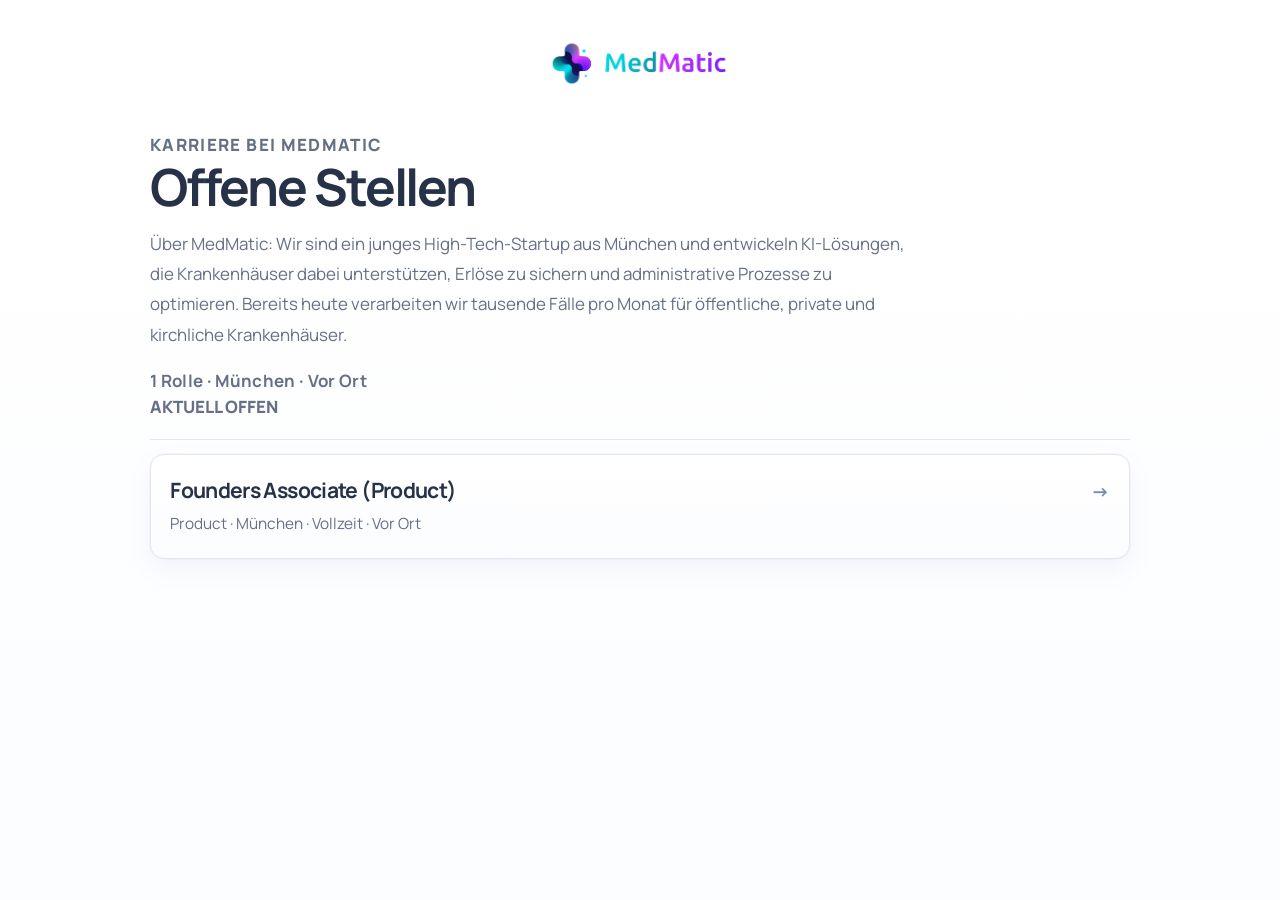
==== index.html @ 04a1b586 "refine careers overview and detail pages" ====
<!doctype html>
<html lang="de">
  <head>
    <meta charset="UTF-8" />
    <meta name="viewport" content="width=device-width, initial-scale=1.0" />
    <title>Offene Stellen | Medmatic</title>
    <meta
      name="description"
      content="Karriereseite mit offenen Rollen bei Medmatic."
    />
    <link rel="preconnect" href="https://fonts.googleapis.com" />
    <link rel="preconnect" href="https://fonts.gstatic.com" crossorigin />
    <link
      href="https://fonts.googleapis.com/css2?family=Manrope:wght@400;500;600;700;800&display=swap"
      rel="stylesheet"
    />
    <link rel="stylesheet" href="./styles.css" />
  </head>
  <body>
    <main class="page-shell page-shell--narrow">
      <article class="job-card">
        <header class="overview-header" data-reveal>
          <a class="brand brand--center brand--link" href="https://medmatic.io/">
            <img
              class="brand__logo"
              src="./assets/Medmatic_Logo.png"
              alt="Medmatic"
            />
          </a>

          <div class="overview-copy">
            <p class="overview-eyebrow">Karriere bei Medmatic</p>
            <h1>Offene Stellen</h1>
            <p>
              Über MedMatic: Wir sind ein junges High-Tech-Startup aus München und entwickeln
              KI-Lösungen, die Krankenhäuser dabei unterstützen, Erlöse zu
              sichern und administrative Prozesse zu optimieren. Bereits heute
              verarbeiten wir tausende Fälle pro Monat für öffentliche, private
              und kirchliche Krankenhäuser.
            </p>
            <p class="overview-subline">1 Rolle · München · Vor Ort</p>
          </div>
        </header>

        <section class="section" data-reveal>
          <h2 class="section-heading section-heading--small">Aktuell offen</h2>

          <div class="jobs-list">
            <a class="job-row" href="./founders-associate-product.html">
              <div class="job-row__header">
                <h3 class="job-row__title">Founders Associate (Product)</h3>
                <span class="job-row__arrow" aria-hidden="true">→</span>
              </div>
              <div class="job-row__meta">Product · München · Vollzeit · Vor Ort</div>
            </a>
          </div>
        </section>
      </article>
    </main>
    <script src="./script.js"></script>
  </body>
</html>
---- styles.css ----
:root {
  --bg: #ffffff;
  --surface: #ffffff;
  --line: #e4e7ee;
  --line-strong: #d3d9e3;
  --text: #273248;
  --muted: #667085;
  --muted-soft: #8a94a8;
  --accent: #2d68ff;
  --accent-soft: #eef4ff;
  --content-width: 1080px;
  --content-narrow: 980px;
  --detail-sidebar-width: 250px;
  --detail-gap: 3rem;
}

* {
  box-sizing: border-box;
}

html {
  scroll-behavior: smooth;
}

body {
  margin: 0;
  min-height: 100vh;
  font-family: "Manrope", sans-serif;
  color: var(--text);
  background:
    linear-gradient(180deg, #ffffff 0%, #fcfdff 100%);
}

a {
  color: inherit;
  text-decoration: none;
}

.page-shell {
  width: min(calc(100% - 2rem), var(--content-width));
  margin: 0 auto;
  padding: 2.5rem 0 4rem;
}

.page-shell--narrow {
  width: min(calc(100% - 2rem), var(--content-narrow));
}

.job-card {
  background: transparent;
}

.section,
.section--intro,
.cta {
  padding: 0;
}

.section + .section,
.section + .cta,
.section--intro + .section {
  margin-top: 3rem;
}

.brand {
  display: inline-flex;
  align-items: center;
}

.brand--center {
  justify-content: center;
  width: 100%;
}

.brand--link {
  transition: opacity 160ms ease;
}

.brand--link:hover {
  opacity: 0.88;
}

.brand__logo {
  display: block;
  width: auto;
  height: 2.9rem;
}

.overview-header {
  display: grid;
  gap: 1.7rem;
}

.overview-copy {
  max-width: 48rem;
}

.overview-eyebrow {
  margin: 0 0 0.75rem;
  color: var(--accent);
  font-size: 0.88rem;
  font-weight: 800;
  letter-spacing: 0.08em;
  text-transform: uppercase;
}

.overview-copy h1 {
  margin: 0;
  font-size: clamp(2.35rem, 4vw, 3.35rem);
  line-height: 1.04;
  letter-spacing: -0.04em;
}

.overview-copy p {
  margin: 1rem 0 0;
  color: var(--muted);
  font-size: 1.06rem;
  line-height: 1.78;
}

.overview-subline {
  margin-top: 1.2rem;
  color: #596b88;
  font-size: 0.94rem;
  font-weight: 700;
  letter-spacing: 0.02em;
}

.pill {
  display: inline-flex;
  align-items: center;
  min-height: 2.25rem;
  padding: 0.45rem 0.85rem;
  border: 1px solid #d8e2f3;
  border-radius: 999px;
  color: #4f5f80;
  background:
    linear-gradient(180deg, #ffffff 0%, #f4f8ff 100%);
  font-size: 0.9rem;
  font-weight: 700;
  box-shadow: 0 1px 0 rgba(255, 255, 255, 0.85) inset;
}

.section-heading {
  margin: 0 0 1.35rem;
  font-size: 2rem;
  line-height: 1.1;
  letter-spacing: -0.04em;
}

.section-heading--small {
  font-size: 1.06rem;
  line-height: 1.3;
  letter-spacing: 0;
  color: var(--muted);
  font-weight: 800;
  text-transform: uppercase;
}

.jobs-list {
  border-top: 1px solid var(--line);
}

.job-row {
  display: block;
  margin-top: 0.85rem;
  padding: 1.35rem 1.2rem;
  border: 1px solid var(--line);
  border-radius: 14px;
  background: linear-gradient(180deg, #ffffff 0%, #fbfcff 100%);
  box-shadow:
    0 1px 0 rgba(255, 255, 255, 0.85) inset,
    0 0 0 1px rgba(98, 123, 255, 0.06),
    0 10px 24px rgba(96, 110, 214, 0.08);
  transition:
    background-color 160ms ease,
    border-color 160ms ease,
    box-shadow 160ms ease,
    transform 160ms ease;
}

.job-row:hover {
  border-color: #cfd8e6;
  background: linear-gradient(180deg, #fcfdff 0%, #f7f9fc 100%);
  box-shadow:
    0 1px 0 rgba(255, 255, 255, 0.88) inset,
    0 0 0 1px rgba(85, 114, 255, 0.1),
    0 14px 30px rgba(84, 103, 200, 0.12);
  transform: translateY(-1px);
}

.job-row__header {
  display: flex;
  align-items: baseline;
  justify-content: space-between;
  gap: 1rem;
}

.job-row__title {
  margin: 0;
  font-size: 1.32rem;
  line-height: 1.2;
  letter-spacing: -0.03em;
}

.job-row__meta {
  margin-top: 0.5rem;
  color: var(--muted);
  font-size: 0.96rem;
  line-height: 1.6;
}

.job-row__arrow {
  flex: 0 0 auto;
  color: #7d8ab0;
  font-size: 1.15rem;
  font-weight: 800;
  transition:
    transform 160ms ease,
    color 160ms ease;
}

.job-row:hover .job-row__arrow {
  color: var(--text);
  transform: translateX(3px);
}

.detail-topbar {
  display: grid;
  grid-template-columns: var(--detail-sidebar-width) minmax(0, 1fr);
  gap: var(--detail-gap);
  align-items: start;
  margin-bottom: 1.35rem;
}

.back-link {
  color: var(--muted);
  font-size: 0.95rem;
  font-weight: 700;
  transition: color 160ms ease;
}

.back-link:hover {
  color: var(--text);
}

.detail-header {
  display: grid;
  gap: 1.5rem;
  margin-left: calc(var(--detail-sidebar-width) + var(--detail-gap));
  max-width: 44rem;
  margin-bottom: 0.35rem;
}

.detail-title {
  margin: 0;
  max-width: 15ch;
  font-size: clamp(2.4rem, 4.6vw, 3.8rem);
  line-height: 1.02;
  letter-spacing: -0.05em;
}

.detail-intro {
  max-width: 40rem;
  margin: 0.5rem 0 0;
  padding: 1rem 1.15rem;
  color: #556783;
  font-size: 1.08rem;
  line-height: 1.8;
  border: 1px solid #dde5f2;
  border-radius: 14px;
  background: linear-gradient(180deg, #fbfcff 0%, #f7faff 100%);
}

.detail-layout {
  display: grid;
  grid-template-columns: var(--detail-sidebar-width) minmax(0, 1fr);
  gap: var(--detail-gap);
  align-items: start;
  margin-top: 2.2rem;
}

.detail-sidebar {
  position: sticky;
  top: 2rem;
}

.meta-list {
  display: grid;
  gap: 0;
  margin: 0;
}

.meta-item {
  padding: 1.1rem 0;
  border-top: 1px solid var(--line);
}

.meta-item:first-child {
  padding-top: 0;
  border-top: 0;
}

.meta-label {
  display: block;
  margin-bottom: 0.45rem;
  color: #65738f;
  font-size: 0.9rem;
  font-weight: 700;
}

.meta-value {
  display: block;
  color: var(--text);
  font-size: 1rem;
  line-height: 1.6;
}

.detail-content {
  min-width: 0;
}

.content-section + .content-section {
  margin-top: 2.6rem;
}

.content-section h2 {
  margin: 0 0 0.9rem;
  font-size: 1.7rem;
  line-height: 1.15;
  letter-spacing: -0.04em;
  position: relative;
  padding-bottom: 0.45rem;
}

.content-section h2::after {
  content: "";
  position: absolute;
  left: 0;
  bottom: 0;
  width: 42px;
  height: 2px;
  background: linear-gradient(90deg, var(--accent), #8d5bff);
  border-radius: 999px;
}

.content-copy {
  max-width: 44rem;
}

.content-copy p,
.content-copy li {
  color: var(--muted);
  font-size: 1.04rem;
  line-height: 1.82;
}

.content-copy p + p,
.content-copy ul,
.content-copy p + ul {
  margin-top: 1rem;
}

.content-copy ul {
  padding-left: 1.2rem;
}

.content-copy li + li {
  margin-top: 0.75rem;
}

.content-copy li::marker {
  color: var(--muted-soft);
}

.apply-box {
  margin-top: 3rem;
  padding: 1.35rem 1.4rem;
  border: 1px solid #dce5f4;
  border-radius: 14px;
  background: linear-gradient(180deg, #f8fbff 0%, #fbfcff 100%);
}

.apply-box h2 {
  margin: 0 0 0.7rem;
  font-size: 1.2rem;
  line-height: 1.3;
  letter-spacing: -0.02em;
}

.apply-box p {
  margin: 0;
  color: var(--muted);
  font-size: 1rem;
  line-height: 1.72;
}

.text-link {
  color: var(--text);
  font-weight: 700;
  text-decoration: underline;
  text-decoration-color: #c9d1ea;
  text-underline-offset: 0.16em;
}

[data-reveal] {
  opacity: 0;
  transform: translateY(8px);
  transition:
    opacity 320ms ease,
    transform 320ms ease;
}

[data-reveal].is-visible {
  opacity: 1;
  transform: translateY(0);
}

@media (prefers-reduced-motion: reduce) {
  *,
  *::before,
  *::after {
    animation: none !important;
    transition: none !important;
    scroll-behavior: auto !important;
  }

  [data-reveal] {
    opacity: 1;
    transform: none;
  }
}

@media (max-width: 960px) {
  .page-shell,
  .page-shell--wide,
  .page-shell--narrow {
    width: min(calc(100% - 2rem), var(--content-width));
  }

  .detail-topbar {
    grid-template-columns: 1fr;
    gap: 1rem;
    margin-bottom: 1.5rem;
  }

  .detail-layout {
    grid-template-columns: 1fr;
    gap: 2.25rem;
    margin-top: 1.75rem;
  }

  .detail-sidebar {
    position: static;
  }

  .detail-header {
    margin-left: 0;
    margin-bottom: 0;
  }

  .detail-intro {
    margin-top: 0.45rem;
    font-size: 1.05rem;
    padding: 0.95rem 1rem;
  }
}

@media (max-width: 640px) {
  .page-shell,
  .page-shell--wide,
  .page-shell--narrow {
    width: min(calc(100% - 1.25rem), var(--content-width));
    padding: 1.5rem 0 2.5rem;
  }

  .brand__logo {
    height: 2.35rem;
  }

  .overview-header {
    gap: 1.6rem;
  }

  .overview-copy h1,
  .detail-title {
    font-size: 2.2rem;
  }

  .content-section h2 {
    font-size: 1.45rem;
  }
}
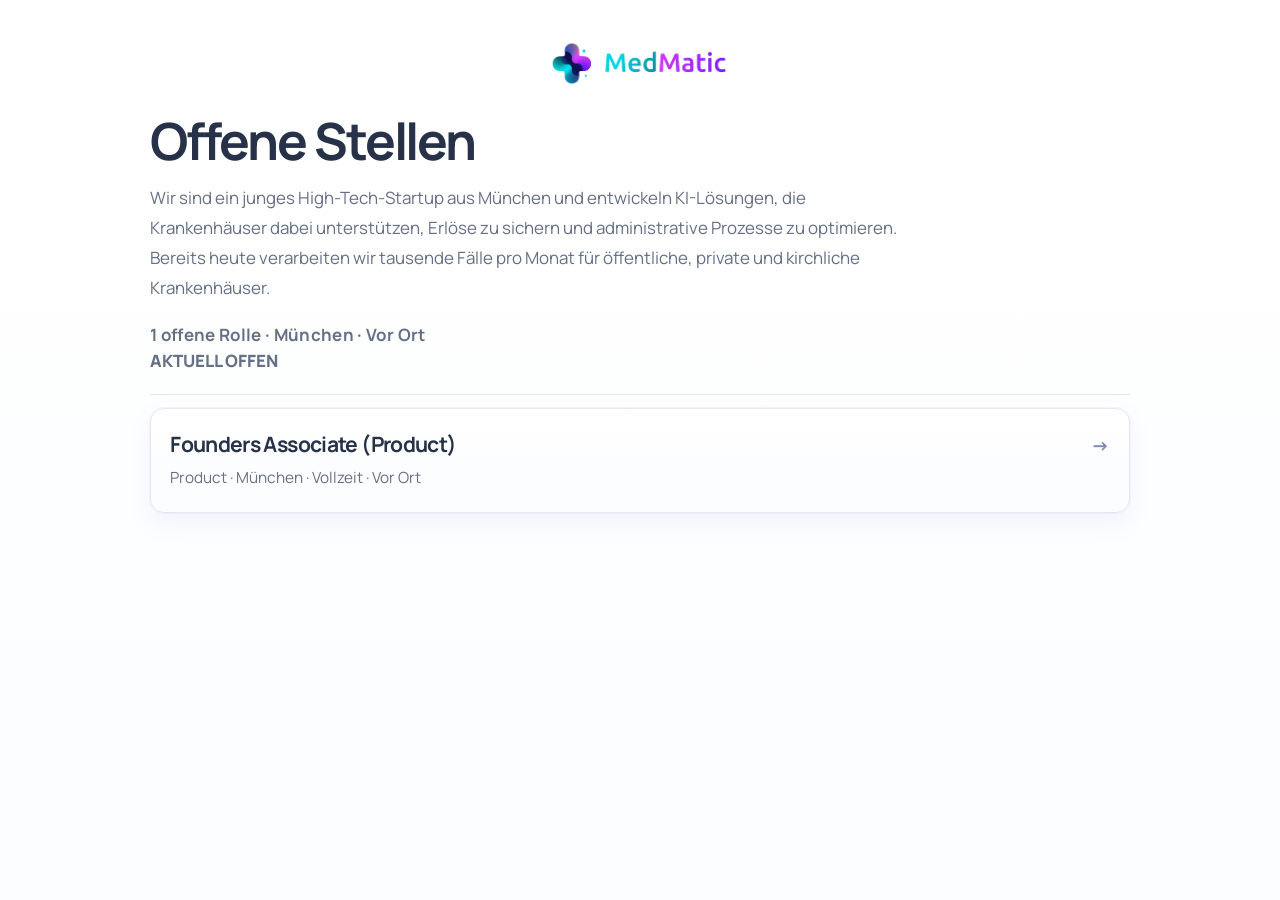
==== commit ac16f6dc: "refine mobile layout and reveal behavior" ====
--- a/index.html
+++ b/index.html
@@ -8,6 +8,24 @@
       name="description"
       content="Karriereseite mit offenen Rollen bei Medmatic."
     />
+    <link rel="icon" href="./favicon.ico" sizes="any" />
+    <link rel="shortcut icon" href="./favicon.ico" />
+    <meta property="og:type" content="website" />
+    <meta property="og:site_name" content="Medmatic" />
+    <meta property="og:title" content="Offene Stellen | Medmatic" />
+    <meta
+      property="og:description"
+      content="Karriereseite mit offenen Rollen bei Medmatic."
+    />
+    <meta property="og:image" content="./assets/MedMaticLinkedin.png" />
+    <meta property="og:image:type" content="image/png" />
+    <meta name="twitter:card" content="summary_large_image" />
+    <meta name="twitter:title" content="Offene Stellen | Medmatic" />
+    <meta
+      name="twitter:description"
+      content="Karriereseite mit offenen Rollen bei Medmatic."
+    />
+    <meta name="twitter:image" content="./assets/MedMaticLinkedin.png" />
     <link rel="preconnect" href="https://fonts.googleapis.com" />
     <link rel="preconnect" href="https://fonts.gstatic.com" crossorigin />
     <link
@@ -29,16 +47,15 @@
           </a>
 
           <div class="overview-copy">
-            <p class="overview-eyebrow">Karriere bei Medmatic</p>
             <h1>Offene Stellen</h1>
             <p>
-              Über MedMatic: Wir sind ein junges High-Tech-Startup aus München und entwickeln
+              Wir sind ein junges High-Tech-Startup aus München und entwickeln
               KI-Lösungen, die Krankenhäuser dabei unterstützen, Erlöse zu
               sichern und administrative Prozesse zu optimieren. Bereits heute
               verarbeiten wir tausende Fälle pro Monat für öffentliche, private
               und kirchliche Krankenhäuser.
             </p>
-            <p class="overview-subline">1 Rolle · München · Vor Ort</p>
+            <p class="overview-subline">1 offene Rolle · München · Vor Ort</p>
           </div>
         </header>
 
--- a/styles.css
+++ b/styles.css
@@ -93,15 +93,6 @@
 
 .overview-copy {
   max-width: 48rem;
-}
-
-.overview-eyebrow {
-  margin: 0 0 0.75rem;
-  color: var(--accent);
-  font-size: 0.88rem;
-  font-weight: 800;
-  letter-spacing: 0.08em;
-  text-transform: uppercase;
 }
 
 .overview-copy h1 {
@@ -258,6 +249,26 @@
   font-size: clamp(2.4rem, 4.6vw, 3.8rem);
   line-height: 1.02;
   letter-spacing: -0.05em;
+  text-wrap: balance;
+}
+
+.detail-pills-mobile {
+  display: none;
+}
+
+.detail-pill {
+  display: inline-flex;
+  align-items: center;
+  justify-content: center;
+  min-height: 2rem;
+  padding: 0.45rem 0.78rem;
+  border: 1px solid #dbe3f2;
+  border-radius: 999px;
+  background: linear-gradient(180deg, #ffffff 0%, #f7faff 100%);
+  color: #51627f;
+  font-size: 0.86rem;
+  font-weight: 700;
+  line-height: 1;
 }
 
 .detail-intro {
@@ -405,10 +416,11 @@
 
 [data-reveal] {
   opacity: 0;
-  transform: translateY(8px);
+  transform: translateY(14px);
   transition:
-    opacity 320ms ease,
-    transform 320ms ease;
+    opacity 520ms cubic-bezier(0.22, 1, 0.36, 1),
+    transform 520ms cubic-bezier(0.22, 1, 0.36, 1);
+  will-change: opacity, transform;
 }
 
 [data-reveal].is-visible {
@@ -438,6 +450,27 @@
     width: min(calc(100% - 2rem), var(--content-width));
   }
 
+  .overview-copy {
+    max-width: 42rem;
+  }
+
+  .overview-header {
+    gap: 1.9rem;
+  }
+
+  .overview-copy p {
+    font-size: 1.02rem;
+    line-height: 1.78;
+  }
+
+  .job-row {
+    padding: 1.2rem 1.05rem;
+  }
+
+  .job-row__title {
+    font-size: 1.2rem;
+  }
+
   .detail-topbar {
     grid-template-columns: 1fr;
     gap: 1rem;
@@ -457,12 +490,29 @@
   .detail-header {
     margin-left: 0;
     margin-bottom: 0;
+    max-width: 40rem;
+    gap: 1.15rem;
   }
 
   .detail-intro {
-    margin-top: 0.45rem;
-    font-size: 1.05rem;
-    padding: 0.95rem 1rem;
+    margin-top: 0.7rem;
+    font-size: 1.02rem;
+    line-height: 1.72;
+    padding: 1.05rem 1.05rem;
+  }
+
+  .meta-list {
+    grid-template-columns: repeat(2, minmax(0, 1fr));
+    gap: 0 1.5rem;
+  }
+
+  .meta-item {
+    padding: 0.95rem 0;
+  }
+
+  .meta-item:nth-child(2) {
+    border-top: 0;
+    padding-top: 0;
   }
 }
 
@@ -470,24 +520,142 @@
   .page-shell,
   .page-shell--wide,
   .page-shell--narrow {
-    width: min(calc(100% - 1.25rem), var(--content-width));
-    padding: 1.5rem 0 2.5rem;
+    width: min(calc(100% - 2.5rem), var(--content-width));
+    padding: 2rem 0 3.35rem;
   }
 
   .brand__logo {
-    height: 2.35rem;
+    height: 2.15rem;
   }
 
   .overview-header {
-    gap: 1.6rem;
+    gap: 2rem;
   }
 
   .overview-copy h1,
   .detail-title {
-    font-size: 2.2rem;
+    font-size: 2rem;
+    letter-spacing: -0.045em;
+  }
+
+  .overview-copy p {
+    margin-top: 1.2rem;
+    font-size: 0.95rem;
+    line-height: 1.74;
+  }
+
+  .overview-subline {
+    margin-top: 1.4rem;
+    font-size: 0.92rem;
+  }
+
+  .section + .section,
+  .section + .cta,
+  .section--intro + .section {
+    margin-top: 3.15rem;
+  }
+
+  .section-heading--small {
+    margin-bottom: 1rem;
+    font-size: 0.92rem;
+    letter-spacing: 0.03em;
+  }
+
+  .jobs-list {
+    border-top: 0;
+  }
+
+  .job-row {
+    margin-top: 0;
+    padding: 1.28rem 1.18rem;
+    border-radius: 18px;
+  }
+
+  .job-row__header {
+    align-items: flex-start;
+    gap: 0.7rem;
+  }
+
+  .job-row__title {
+    font-size: 1.18rem;
+    line-height: 1.22;
+  }
+
+  .job-row__meta {
+    margin-top: 0.55rem;
+    font-size: 0.92rem;
+    line-height: 1.6;
+  }
+
+  .job-row__arrow {
+    margin-top: 0.08rem;
+    font-size: 1rem;
+  }
+
+  .detail-topbar {
+    gap: 0.85rem;
+    margin-bottom: 1.55rem;
+  }
+
+  .back-link {
+    font-size: 0.92rem;
   }
 
   .content-section h2 {
     font-size: 1.45rem;
   }
-}
+
+  .detail-title {
+    max-width: none;
+    font-size: 1.88rem;
+    line-height: 1.03;
+  }
+
+  .detail-header {
+    gap: 1.25rem;
+  }
+
+  .detail-pills-mobile {
+    display: flex;
+    flex-wrap: wrap;
+    gap: 0.65rem;
+    margin-top: -0.15rem;
+  }
+
+  .detail-intro {
+    margin-top: 0.65rem;
+    padding: 1.1rem 1rem;
+    font-size: 0.97rem;
+    line-height: 1.72;
+  }
+
+  .detail-layout {
+    gap: 2.3rem;
+    margin-top: 2rem;
+  }
+
+  .detail-sidebar {
+    display: none;
+  }
+
+  .content-section + .content-section {
+    margin-top: 2.7rem;
+  }
+
+  .content-copy p,
+  .content-copy li {
+    font-size: 0.96rem;
+    line-height: 1.76;
+  }
+
+  .content-copy p + p,
+  .content-copy ul,
+  .content-copy p + ul {
+    margin-top: 1.15rem;
+  }
+
+  .apply-box {
+    margin-top: 2.8rem;
+    padding: 1.2rem 1rem;
+  }
+}
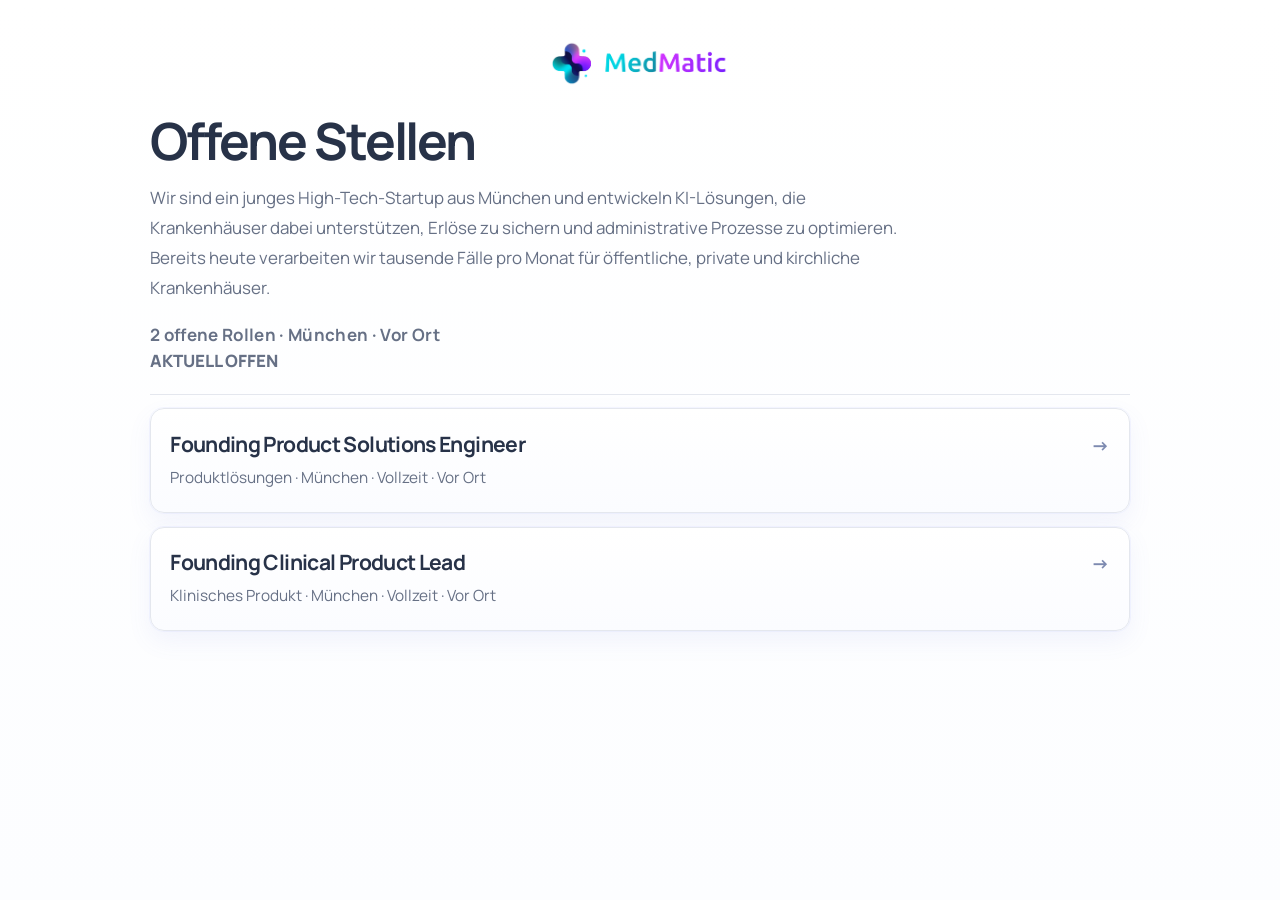
==== commit dcc24f91: "add new job postings and update careers overview" ====
--- a/index.html
+++ b/index.html
@@ -55,7 +55,7 @@
               verarbeiten wir tausende Fälle pro Monat für öffentliche, private
               und kirchliche Krankenhäuser.
             </p>
-            <p class="overview-subline">1 offene Rolle · München · Vor Ort</p>
+            <p class="overview-subline">2 offene Rollen · München · Vor Ort</p>
           </div>
         </header>
 
@@ -63,12 +63,19 @@
           <h2 class="section-heading section-heading--small">Aktuell offen</h2>
 
           <div class="jobs-list">
-            <a class="job-row" href="./founders-associate-product.html">
+            <a class="job-row" href="./founding-product-solutions-engineer.html">
               <div class="job-row__header">
-                <h3 class="job-row__title">Founders Associate (Product)</h3>
+                <h3 class="job-row__title">Founding Product Solutions Engineer</h3>
                 <span class="job-row__arrow" aria-hidden="true">→</span>
               </div>
-              <div class="job-row__meta">Product · München · Vollzeit · Vor Ort</div>
+              <div class="job-row__meta">Produktlösungen · München · Vollzeit · Vor Ort</div>
+            </a>
+            <a class="job-row" href="./clinical-product-lead.html">
+              <div class="job-row__header">
+                <h3 class="job-row__title">Founding Clinical Product Lead</h3>
+                <span class="job-row__arrow" aria-hidden="true">→</span>
+              </div>
+              <div class="job-row__meta">Klinisches Produkt · München · Vollzeit · Vor Ort</div>
             </a>
           </div>
         </section>
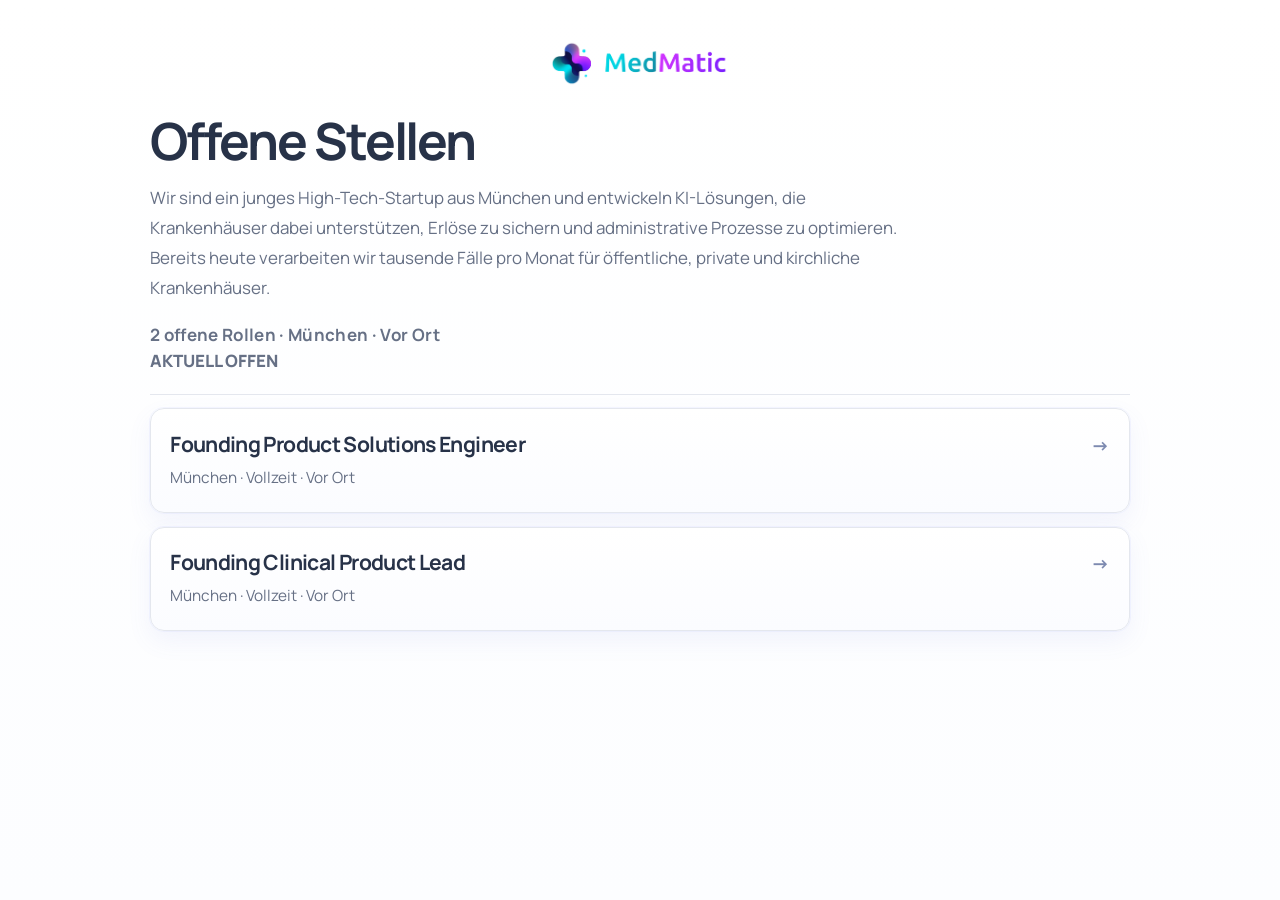
==== commit 909395a9: "simplify job subtitles on careers overview" ====
--- a/index.html
+++ b/index.html
@@ -68,14 +68,14 @@
                 <h3 class="job-row__title">Founding Product Solutions Engineer</h3>
                 <span class="job-row__arrow" aria-hidden="true">→</span>
               </div>
-              <div class="job-row__meta">Produktlösungen · München · Vollzeit · Vor Ort</div>
+              <div class="job-row__meta">München · Vollzeit · Vor Ort</div>
             </a>
             <a class="job-row" href="./clinical-product-lead.html">
               <div class="job-row__header">
                 <h3 class="job-row__title">Founding Clinical Product Lead</h3>
                 <span class="job-row__arrow" aria-hidden="true">→</span>
               </div>
-              <div class="job-row__meta">Klinisches Produkt · München · Vollzeit · Vor Ort</div>
+              <div class="job-row__meta">München · Vollzeit · Vor Ort</div>
             </a>
           </div>
         </section>
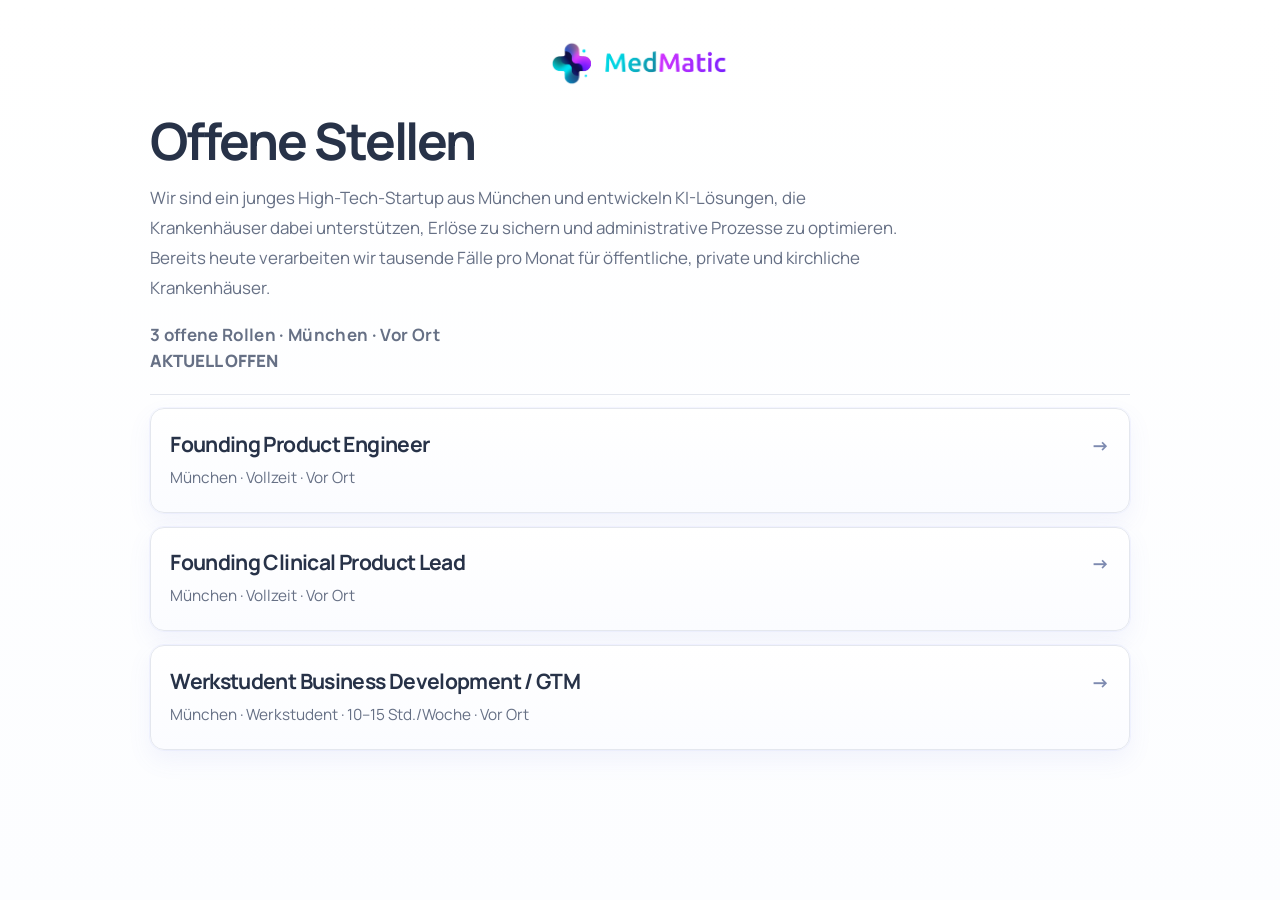
==== commit 7230aaf0: "add gtm working student role and rename product engineer" ====
--- a/index.html
+++ b/index.html
@@ -55,7 +55,7 @@
               verarbeiten wir tausende Fälle pro Monat für öffentliche, private
               und kirchliche Krankenhäuser.
             </p>
-            <p class="overview-subline">2 offene Rollen · München · Vor Ort</p>
+            <p class="overview-subline">3 offene Rollen · München · Vor Ort</p>
           </div>
         </header>
 
@@ -63,9 +63,9 @@
           <h2 class="section-heading section-heading--small">Aktuell offen</h2>
 
           <div class="jobs-list">
-            <a class="job-row" href="./founding-product-solutions-engineer.html">
+            <a class="job-row" href="./founding-product-engineer.html">
               <div class="job-row__header">
-                <h3 class="job-row__title">Founding Product Solutions Engineer</h3>
+                <h3 class="job-row__title">Founding Product Engineer</h3>
                 <span class="job-row__arrow" aria-hidden="true">→</span>
               </div>
               <div class="job-row__meta">München · Vollzeit · Vor Ort</div>
@@ -77,6 +77,13 @@
               </div>
               <div class="job-row__meta">München · Vollzeit · Vor Ort</div>
             </a>
+            <a class="job-row" href="./werkstudent-business-development-gtm.html">
+              <div class="job-row__header">
+                <h3 class="job-row__title">Werkstudent Business Development / GTM</h3>
+                <span class="job-row__arrow" aria-hidden="true">→</span>
+              </div>
+              <div class="job-row__meta">München · Werkstudent · 10–15 Std./Woche · Vor Ort</div>
+            </a>
           </div>
         </section>
       </article>
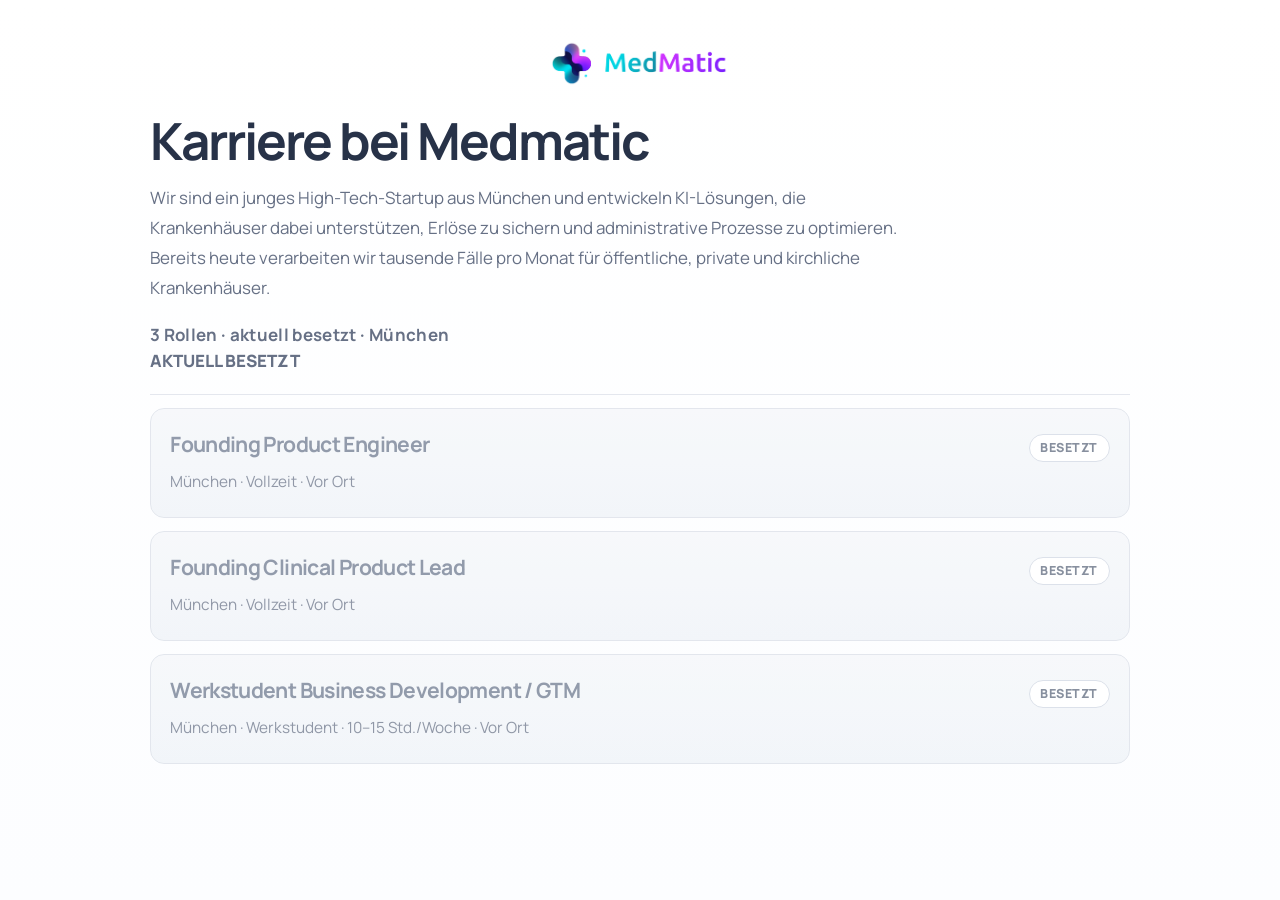
==== commit dd44ef71: "fix(jobs): mark roles as filled" ====
--- a/index.html
+++ b/index.html
@@ -3,27 +3,27 @@
   <head>
     <meta charset="UTF-8" />
     <meta name="viewport" content="width=device-width, initial-scale=1.0" />
-    <title>Offene Stellen | Medmatic</title>
+    <title>Karriere | Medmatic</title>
     <meta
       name="description"
-      content="Karriereseite mit offenen Rollen bei Medmatic."
+      content="Karriereseite mit Rollen bei Medmatic. Aktuell sind alle Positionen besetzt."
     />
     <link rel="icon" href="./favicon.ico" sizes="any" />
     <link rel="shortcut icon" href="./favicon.ico" />
     <meta property="og:type" content="website" />
     <meta property="og:site_name" content="Medmatic" />
-    <meta property="og:title" content="Offene Stellen | Medmatic" />
+    <meta property="og:title" content="Karriere | Medmatic" />
     <meta
       property="og:description"
-      content="Karriereseite mit offenen Rollen bei Medmatic."
+      content="Karriereseite mit Rollen bei Medmatic. Aktuell sind alle Positionen besetzt."
     />
     <meta property="og:image" content="./assets/MedMaticLinkedin.png" />
     <meta property="og:image:type" content="image/png" />
     <meta name="twitter:card" content="summary_large_image" />
-    <meta name="twitter:title" content="Offene Stellen | Medmatic" />
+    <meta name="twitter:title" content="Karriere | Medmatic" />
     <meta
       name="twitter:description"
-      content="Karriereseite mit offenen Rollen bei Medmatic."
+      content="Karriereseite mit Rollen bei Medmatic. Aktuell sind alle Positionen besetzt."
     />
     <meta name="twitter:image" content="./assets/MedMaticLinkedin.png" />
     <link rel="preconnect" href="https://fonts.googleapis.com" />
@@ -47,7 +47,7 @@
           </a>
 
           <div class="overview-copy">
-            <h1>Offene Stellen</h1>
+            <h1>Karriere bei Medmatic</h1>
             <p>
               Wir sind ein junges High-Tech-Startup aus München und entwickeln
               KI-Lösungen, die Krankenhäuser dabei unterstützen, Erlöse zu
@@ -55,35 +55,35 @@
               verarbeiten wir tausende Fälle pro Monat für öffentliche, private
               und kirchliche Krankenhäuser.
             </p>
-            <p class="overview-subline">3 offene Rollen · München · Vor Ort</p>
+            <p class="overview-subline">3 Rollen · aktuell besetzt · München</p>
           </div>
         </header>
 
         <section class="section" data-reveal>
-          <h2 class="section-heading section-heading--small">Aktuell offen</h2>
+          <h2 class="section-heading section-heading--small">Aktuell besetzt</h2>
 
           <div class="jobs-list">
-            <a class="job-row" href="./founding-product-engineer.html">
+            <div class="job-row job-row--filled" aria-disabled="true">
               <div class="job-row__header">
                 <h3 class="job-row__title">Founding Product Engineer</h3>
-                <span class="job-row__arrow" aria-hidden="true">→</span>
+                <span class="job-row__status">Besetzt</span>
               </div>
               <div class="job-row__meta">München · Vollzeit · Vor Ort</div>
-            </a>
-            <a class="job-row" href="./clinical-product-lead.html">
+            </div>
+            <div class="job-row job-row--filled" aria-disabled="true">
               <div class="job-row__header">
                 <h3 class="job-row__title">Founding Clinical Product Lead</h3>
-                <span class="job-row__arrow" aria-hidden="true">→</span>
+                <span class="job-row__status">Besetzt</span>
               </div>
               <div class="job-row__meta">München · Vollzeit · Vor Ort</div>
-            </a>
-            <a class="job-row" href="./werkstudent-business-development-gtm.html">
+            </div>
+            <div class="job-row job-row--filled" aria-disabled="true">
               <div class="job-row__header">
                 <h3 class="job-row__title">Werkstudent Business Development / GTM</h3>
-                <span class="job-row__arrow" aria-hidden="true">→</span>
+                <span class="job-row__status">Besetzt</span>
               </div>
               <div class="job-row__meta">München · Werkstudent · 10–15 Std./Woche · Vor Ort</div>
-            </a>
+            </div>
           </div>
         </section>
       </article>
--- a/styles.css
+++ b/styles.css
@@ -180,6 +180,22 @@
   transform: translateY(-1px);
 }
 
+.job-row--filled {
+  cursor: default;
+  color: #69758b;
+  background: linear-gradient(180deg, #f4f6fa 0%, #eef2f7 100%);
+  border-color: #d8dde6;
+  box-shadow: none;
+  opacity: 0.72;
+}
+
+.job-row--filled:hover {
+  border-color: #d8dde6;
+  background: linear-gradient(180deg, #f4f6fa 0%, #eef2f7 100%);
+  box-shadow: none;
+  transform: none;
+}
+
 .job-row__header {
   display: flex;
   align-items: baseline;
@@ -201,19 +217,22 @@
   line-height: 1.6;
 }
 
-.job-row__arrow {
+.job-row__status {
   flex: 0 0 auto;
-  color: #7d8ab0;
-  font-size: 1.15rem;
+  display: inline-flex;
+  align-items: center;
+  justify-content: center;
+  min-height: 1.8rem;
+  padding: 0.34rem 0.68rem;
+  border: 1px solid #cfd6e2;
+  border-radius: 999px;
+  color: #596579;
+  background: #ffffff;
+  font-size: 0.78rem;
   font-weight: 800;
-  transition:
-    transform 160ms ease,
-    color 160ms ease;
-}
-
-.job-row:hover .job-row__arrow {
-  color: var(--text);
-  transform: translateX(3px);
+  line-height: 1;
+  text-transform: uppercase;
+  letter-spacing: 0.04em;
 }
 
 .detail-topbar {
@@ -283,6 +302,19 @@
   background: linear-gradient(180deg, #fbfcff 0%, #f7faff 100%);
 }
 
+.detail-status {
+  max-width: 40rem;
+  margin: 0;
+  padding: 0.9rem 1rem;
+  border: 1px solid #d6dce6;
+  border-radius: 14px;
+  color: #596579;
+  background: linear-gradient(180deg, #f6f8fb 0%, #eef2f7 100%);
+  font-size: 0.98rem;
+  font-weight: 700;
+  line-height: 1.65;
+}
+
 .detail-layout {
   display: grid;
   grid-template-columns: var(--detail-sidebar-width) minmax(0, 1fr);
@@ -406,6 +438,11 @@
   line-height: 1.72;
 }
 
+.apply-box--filled {
+  border-color: #d6dce6;
+  background: linear-gradient(180deg, #f6f8fb 0%, #f1f4f8 100%);
+}
+
 .text-link {
   color: var(--text);
   font-weight: 700;
@@ -571,6 +608,10 @@
     border-radius: 18px;
   }
 
+  .job-row + .job-row {
+    margin-top: 0.85rem;
+  }
+
   .job-row__header {
     align-items: flex-start;
     gap: 0.7rem;
@@ -585,11 +626,6 @@
     margin-top: 0.55rem;
     font-size: 0.92rem;
     line-height: 1.6;
-  }
-
-  .job-row__arrow {
-    margin-top: 0.08rem;
-    font-size: 1rem;
   }
 
   .detail-topbar {
